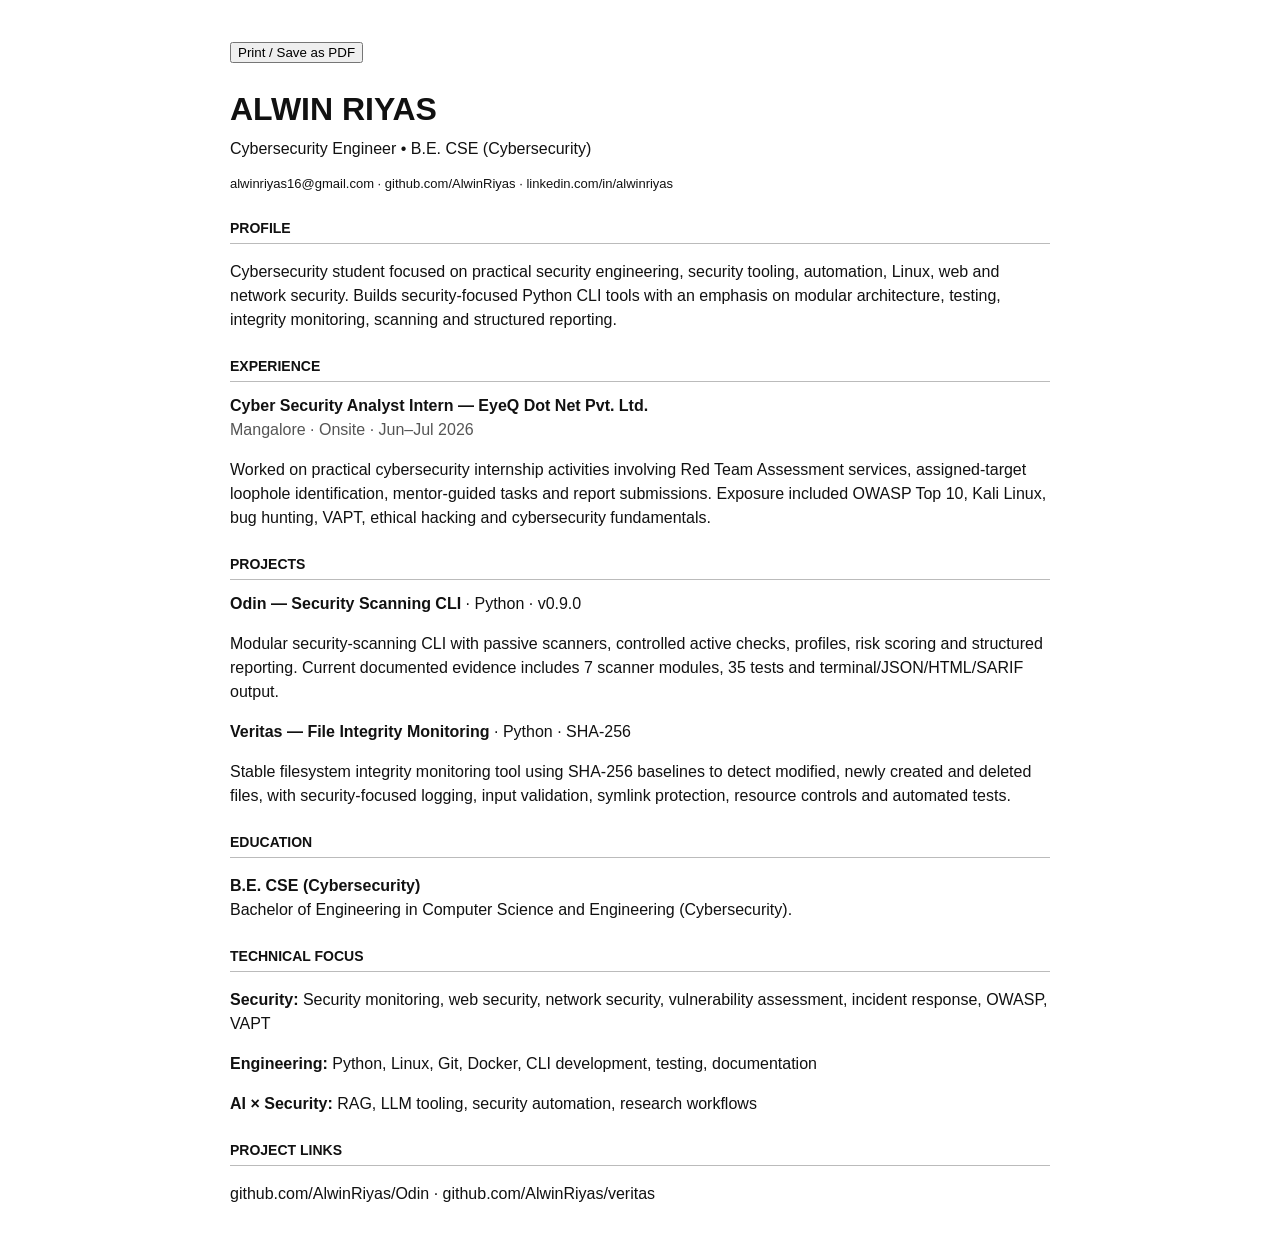
==== resume.html @ 8f921769 "feat: add web resume for portfolio" ====
<!doctype html><html lang="en"><head><meta charset="utf-8"><meta name="viewport" content="width=device-width,initial-scale=1"><title>Alwin Riyas — Resume</title><style>body{font-family:Arial,sans-serif;max-width:820px;margin:40px auto;padding:0 24px;color:#111;line-height:1.5}h1{margin-bottom:4px}h2{font-size:14px;border-bottom:1px solid #bbb;padding-bottom:4px;margin-top:24px}.muted{color:#555}.links{font-size:13px}article{margin:12px 0}ul{margin-top:6px}@media print{body{margin:0;max-width:none}.print{display:none}}</style></head><body><button class="print" onclick="window.print()">Print / Save as PDF</button><h1>ALWIN RIYAS</h1><div>Cybersecurity Engineer • B.E. CSE (Cybersecurity)</div><p class="links">alwinriyas16@gmail.com · github.com/AlwinRiyas · linkedin.com/in/alwinriyas</p><h2>PROFILE</h2><p>Cybersecurity student focused on practical security engineering, security tooling, automation, Linux, web and network security. Builds security-focused Python CLI tools with an emphasis on modular architecture, testing, integrity monitoring, scanning and structured reporting.</p><h2>EXPERIENCE</h2><article><b>Cyber Security Analyst Intern — EyeQ Dot Net Pvt. Ltd.</b><br><span class="muted">Mangalore · Onsite · Jun–Jul 2026</span><p>Worked on practical cybersecurity internship activities involving Red Team Assessment services, assigned-target loophole identification, mentor-guided tasks and report submissions. Exposure included OWASP Top 10, Kali Linux, bug hunting, VAPT, ethical hacking and cybersecurity fundamentals.</p></article><h2>PROJECTS</h2><article><b>Odin — Security Scanning CLI</b> · Python · v0.9.0<p>Modular security-scanning CLI with passive scanners, controlled active checks, profiles, risk scoring and structured reporting. Current documented evidence includes 7 scanner modules, 35 tests and terminal/JSON/HTML/SARIF output.</p></article><article><b>Veritas — File Integrity Monitoring</b> · Python · SHA-256<p>Stable filesystem integrity monitoring tool using SHA-256 baselines to detect modified, newly created and deleted files, with security-focused logging, input validation, symlink protection, resource controls and automated tests.</p></article><h2>EDUCATION</h2><p><b>B.E. CSE (Cybersecurity)</b><br>Bachelor of Engineering in Computer Science and Engineering (Cybersecurity).</p><h2>TECHNICAL FOCUS</h2><p><b>Security:</b> Security monitoring, web security, network security, vulnerability assessment, incident response, OWASP, VAPT</p><p><b>Engineering:</b> Python, Linux, Git, Docker, CLI development, testing, documentation</p><p><b>AI × Security:</b> RAG, LLM tooling, security automation, research workflows</p><h2>PROJECT LINKS</h2><p>github.com/AlwinRiyas/Odin · github.com/AlwinRiyas/veritas</p></body></html>
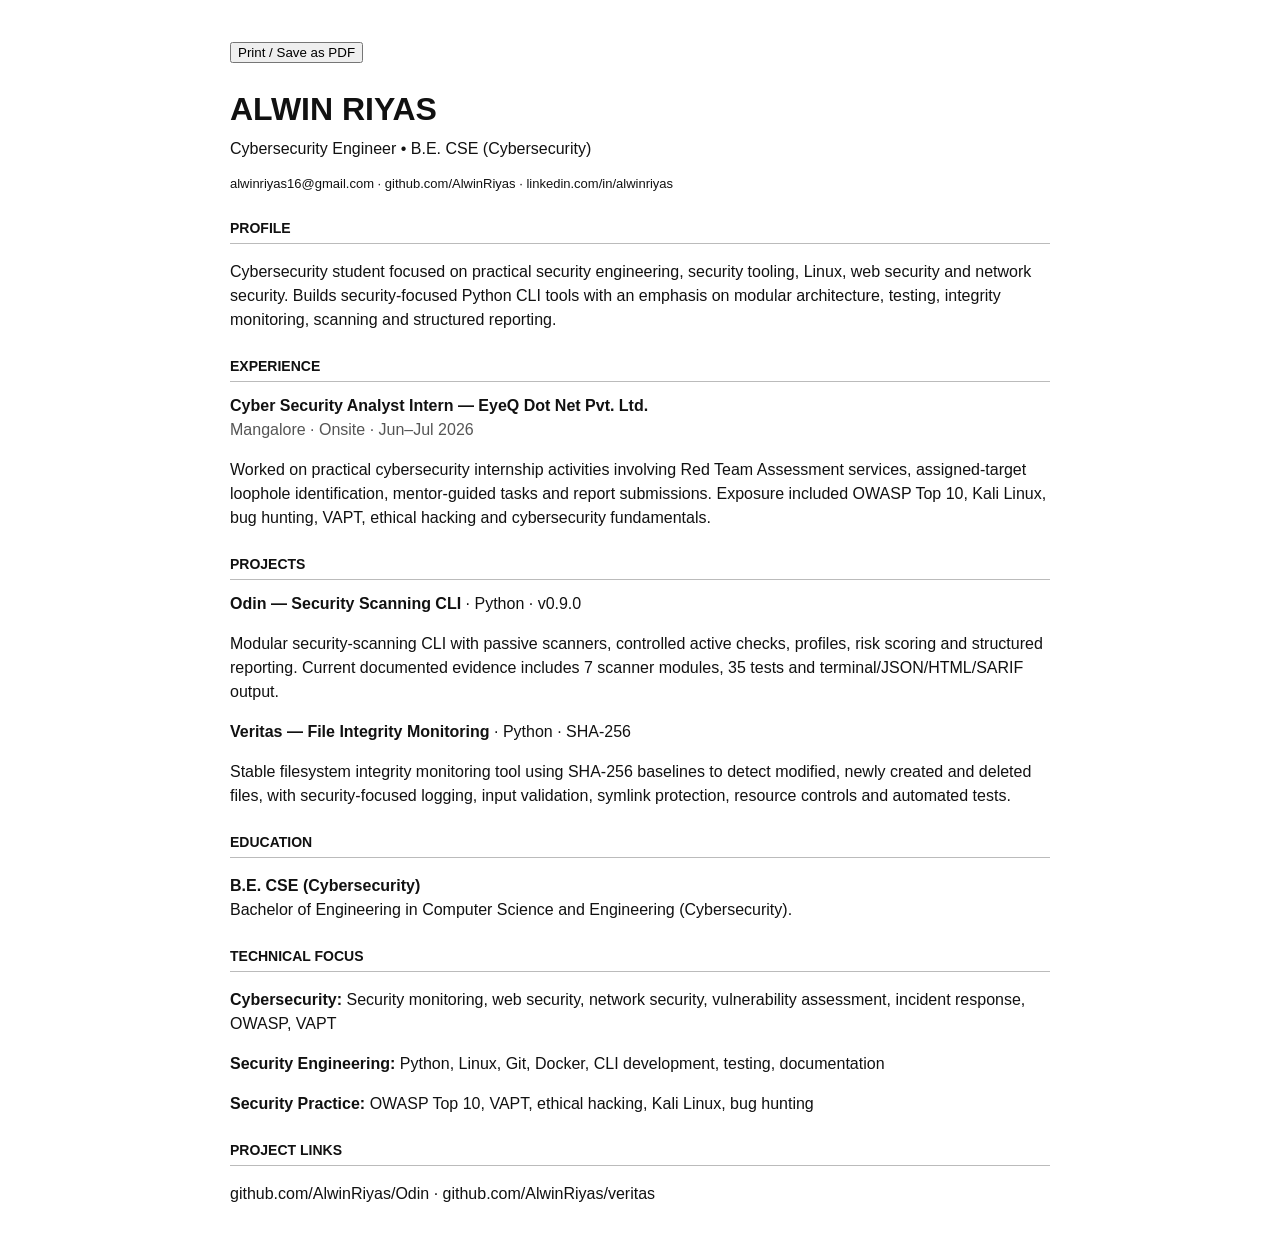
==== commit 00ad4984: "refactor: remove AI references from cybersecurity resume" ====
--- a/resume.html
+++ b/resume.html
@@ -1 +1 @@
-<!doctype html><html lang="en"><head><meta charset="utf-8"><meta name="viewport" content="width=device-width,initial-scale=1"><title>Alwin Riyas — Resume</title><style>body{font-family:Arial,sans-serif;max-width:820px;margin:40px auto;padding:0 24px;color:#111;line-height:1.5}h1{margin-bottom:4px}h2{font-size:14px;border-bottom:1px solid #bbb;padding-bottom:4px;margin-top:24px}.muted{color:#555}.links{font-size:13px}article{margin:12px 0}ul{margin-top:6px}@media print{body{margin:0;max-width:none}.print{display:none}}</style></head><body><button class="print" onclick="window.print()">Print / Save as PDF</button><h1>ALWIN RIYAS</h1><div>Cybersecurity Engineer • B.E. CSE (Cybersecurity)</div><p class="links">alwinriyas16@gmail.com · github.com/AlwinRiyas · linkedin.com/in/alwinriyas</p><h2>PROFILE</h2><p>Cybersecurity student focused on practical security engineering, security tooling, automation, Linux, web and network security. Builds security-focused Python CLI tools with an emphasis on modular architecture, testing, integrity monitoring, scanning and structured reporting.</p><h2>EXPERIENCE</h2><article><b>Cyber Security Analyst Intern — EyeQ Dot Net Pvt. Ltd.</b><br><span class="muted">Mangalore · Onsite · Jun–Jul 2026</span><p>Worked on practical cybersecurity internship activities involving Red Team Assessment services, assigned-target loophole identification, mentor-guided tasks and report submissions. Exposure included OWASP Top 10, Kali Linux, bug hunting, VAPT, ethical hacking and cybersecurity fundamentals.</p></article><h2>PROJECTS</h2><article><b>Odin — Security Scanning CLI</b> · Python · v0.9.0<p>Modular security-scanning CLI with passive scanners, controlled active checks, profiles, risk scoring and structured reporting. Current documented evidence includes 7 scanner modules, 35 tests and terminal/JSON/HTML/SARIF output.</p></article><article><b>Veritas — File Integrity Monitoring</b> · Python · SHA-256<p>Stable filesystem integrity monitoring tool using SHA-256 baselines to detect modified, newly created and deleted files, with security-focused logging, input validation, symlink protection, resource controls and automated tests.</p></article><h2>EDUCATION</h2><p><b>B.E. CSE (Cybersecurity)</b><br>Bachelor of Engineering in Computer Science and Engineering (Cybersecurity).</p><h2>TECHNICAL FOCUS</h2><p><b>Security:</b> Security monitoring, web security, network security, vulnerability assessment, incident response, OWASP, VAPT</p><p><b>Engineering:</b> Python, Linux, Git, Docker, CLI development, testing, documentation</p><p><b>AI × Security:</b> RAG, LLM tooling, security automation, research workflows</p><h2>PROJECT LINKS</h2><p>github.com/AlwinRiyas/Odin · github.com/AlwinRiyas/veritas</p></body></html>+<!doctype html><html lang="en"><head><meta charset="utf-8"><meta name="viewport" content="width=device-width,initial-scale=1"><title>Alwin Riyas — Resume</title><style>body{font-family:Arial,sans-serif;max-width:820px;margin:40px auto;padding:0 24px;color:#111;line-height:1.5}h1{margin-bottom:4px}h2{font-size:14px;border-bottom:1px solid #bbb;padding-bottom:4px;margin-top:24px}.muted{color:#555}.links{font-size:13px}article{margin:12px 0}ul{margin-top:6px}@media print{body{margin:0;max-width:none}.print{display:none}}</style></head><body><button class="print" onclick="window.print()">Print / Save as PDF</button><h1>ALWIN RIYAS</h1><div>Cybersecurity Engineer • B.E. CSE (Cybersecurity)</div><p class="links">alwinriyas16@gmail.com · github.com/AlwinRiyas · linkedin.com/in/alwinriyas</p><h2>PROFILE</h2><p>Cybersecurity student focused on practical security engineering, security tooling, Linux, web security and network security. Builds security-focused Python CLI tools with an emphasis on modular architecture, testing, integrity monitoring, scanning and structured reporting.</p><h2>EXPERIENCE</h2><article><b>Cyber Security Analyst Intern — EyeQ Dot Net Pvt. Ltd.</b><br><span class="muted">Mangalore · Onsite · Jun–Jul 2026</span><p>Worked on practical cybersecurity internship activities involving Red Team Assessment services, assigned-target loophole identification, mentor-guided tasks and report submissions. Exposure included OWASP Top 10, Kali Linux, bug hunting, VAPT, ethical hacking and cybersecurity fundamentals.</p></article><h2>PROJECTS</h2><article><b>Odin — Security Scanning CLI</b> · Python · v0.9.0<p>Modular security-scanning CLI with passive scanners, controlled active checks, profiles, risk scoring and structured reporting. Current documented evidence includes 7 scanner modules, 35 tests and terminal/JSON/HTML/SARIF output.</p></article><article><b>Veritas — File Integrity Monitoring</b> · Python · SHA-256<p>Stable filesystem integrity monitoring tool using SHA-256 baselines to detect modified, newly created and deleted files, with security-focused logging, input validation, symlink protection, resource controls and automated tests.</p></article><h2>EDUCATION</h2><p><b>B.E. CSE (Cybersecurity)</b><br>Bachelor of Engineering in Computer Science and Engineering (Cybersecurity).</p><h2>TECHNICAL FOCUS</h2><p><b>Cybersecurity:</b> Security monitoring, web security, network security, vulnerability assessment, incident response, OWASP, VAPT</p><p><b>Security Engineering:</b> Python, Linux, Git, Docker, CLI development, testing, documentation</p><p><b>Security Practice:</b> OWASP Top 10, VAPT, ethical hacking, Kali Linux, bug hunting</p><h2>PROJECT LINKS</h2><p>github.com/AlwinRiyas/Odin · github.com/AlwinRiyas/veritas</p></body></html>
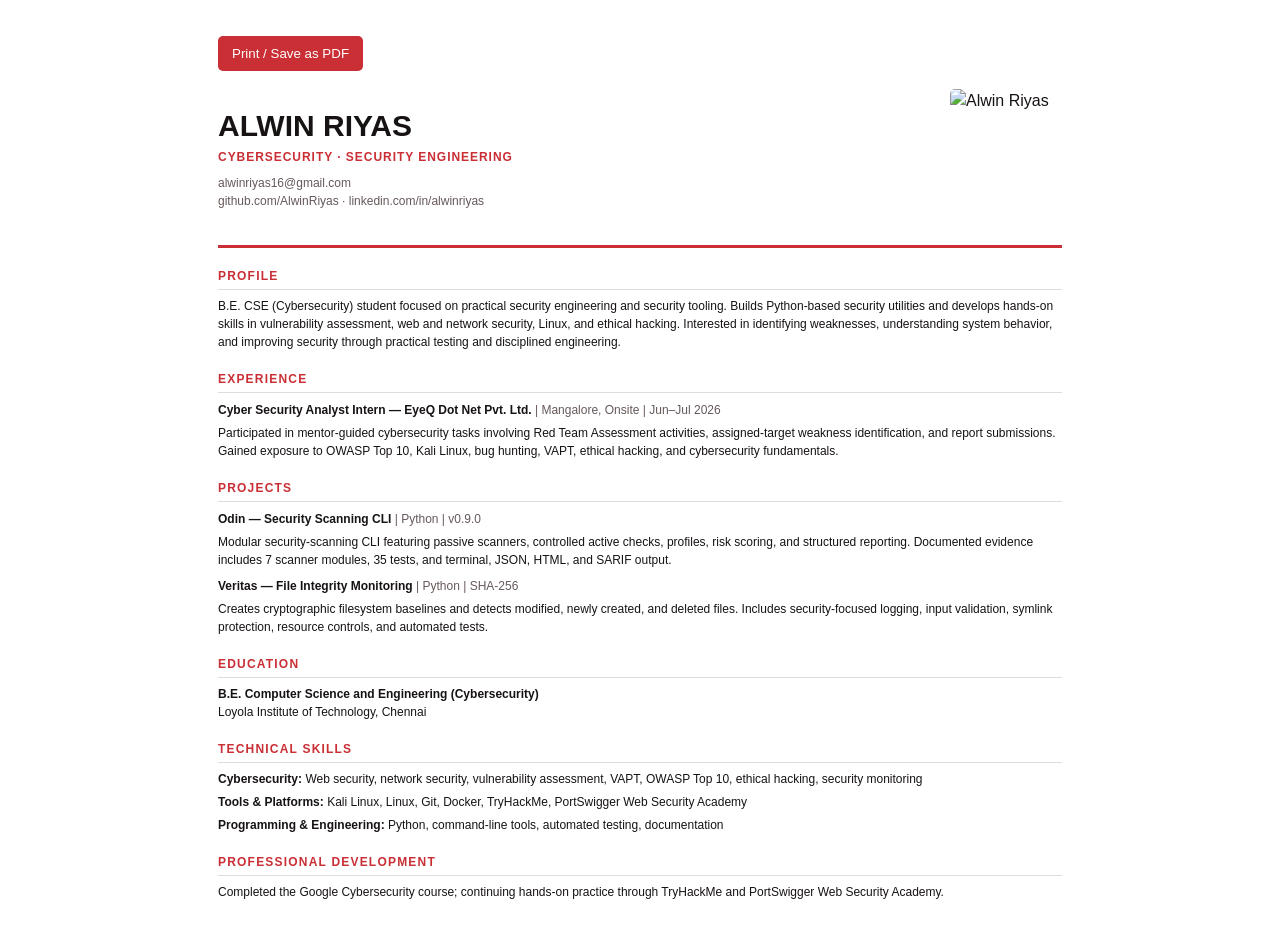
==== commit a7be69d1: "resume: refresh profile, project and experience details" ====
--- a/resume.html
+++ b/resume.html
@@ -1 +1,14 @@
-<!doctype html><html lang="en"><head><meta charset="utf-8"><meta name="viewport" content="width=device-width,initial-scale=1"><title>Alwin Riyas — Resume</title><style>body{font-family:Arial,sans-serif;max-width:820px;margin:40px auto;padding:0 24px;color:#111;line-height:1.5}h1{margin-bottom:4px}h2{font-size:14px;border-bottom:1px solid #bbb;padding-bottom:4px;margin-top:24px}.muted{color:#555}.links{font-size:13px}article{margin:12px 0}ul{margin-top:6px}@media print{body{margin:0;max-width:none}.print{display:none}}</style></head><body><button class="print" onclick="window.print()">Print / Save as PDF</button><h1>ALWIN RIYAS</h1><div>Cybersecurity Engineer • B.E. CSE (Cybersecurity)</div><p class="links">alwinriyas16@gmail.com · github.com/AlwinRiyas · linkedin.com/in/alwinriyas</p><h2>PROFILE</h2><p>Cybersecurity student focused on practical security engineering, security tooling, Linux, web security and network security. Builds security-focused Python CLI tools with an emphasis on modular architecture, testing, integrity monitoring, scanning and structured reporting.</p><h2>EXPERIENCE</h2><article><b>Cyber Security Analyst Intern — EyeQ Dot Net Pvt. Ltd.</b><br><span class="muted">Mangalore · Onsite · Jun–Jul 2026</span><p>Worked on practical cybersecurity internship activities involving Red Team Assessment services, assigned-target loophole identification, mentor-guided tasks and report submissions. Exposure included OWASP Top 10, Kali Linux, bug hunting, VAPT, ethical hacking and cybersecurity fundamentals.</p></article><h2>PROJECTS</h2><article><b>Odin — Security Scanning CLI</b> · Python · v0.9.0<p>Modular security-scanning CLI with passive scanners, controlled active checks, profiles, risk scoring and structured reporting. Current documented evidence includes 7 scanner modules, 35 tests and terminal/JSON/HTML/SARIF output.</p></article><article><b>Veritas — File Integrity Monitoring</b> · Python · SHA-256<p>Stable filesystem integrity monitoring tool using SHA-256 baselines to detect modified, newly created and deleted files, with security-focused logging, input validation, symlink protection, resource controls and automated tests.</p></article><h2>EDUCATION</h2><p><b>B.E. CSE (Cybersecurity)</b><br>Bachelor of Engineering in Computer Science and Engineering (Cybersecurity).</p><h2>TECHNICAL FOCUS</h2><p><b>Cybersecurity:</b> Security monitoring, web security, network security, vulnerability assessment, incident response, OWASP, VAPT</p><p><b>Security Engineering:</b> Python, Linux, Git, Docker, CLI development, testing, documentation</p><p><b>Security Practice:</b> OWASP Top 10, VAPT, ethical hacking, Kali Linux, bug hunting</p><h2>PROJECT LINKS</h2><p>github.com/AlwinRiyas/Odin · github.com/AlwinRiyas/veritas</p></body></html>+<!doctype html>
+<html lang="en"><head><meta charset="utf-8"><meta name="viewport" content="width=device-width,initial-scale=1"><title>Alwin Riyas — Resume</title>
+<style>
+:root{--red:#c92f35;--ink:#171313;--muted:#66595a}*{box-sizing:border-box}body{font-family:Arial,sans-serif;max-width:900px;margin:36px auto;padding:0 28px;color:var(--ink);line-height:1.5;background:#fff}.top{display:flex;justify-content:space-between;gap:24px;align-items:center;border-bottom:3px solid var(--red);padding-bottom:16px}.top img{width:112px;height:140px;object-fit:cover;object-position:center 35%;border-radius:5px}.name{font-size:30px;line-height:1.1;margin:0 0 6px}.role{font-size:12px;font-weight:bold;color:var(--red);letter-spacing:.08em}.links{font-size:12px;color:var(--muted);margin-top:8px}h2{font-size:12px;color:var(--red);letter-spacing:.1em;border-bottom:1px solid #ddd;padding-bottom:4px;margin:19px 0 7px}p{font-size:12px;margin:5px 0}article{margin:8px 0}.muted{color:var(--muted)}.print{background:var(--red);color:#fff;border:0;border-radius:5px;padding:10px 14px;cursor:pointer;margin-bottom:18px}@media print{body{margin:0 auto;padding:0 12mm}.print{display:none}}
+</style></head><body>
+<button class="print" onclick="window.print()">Print / Save as PDF</button>
+<header class="top"><div><h1 class="name">ALWIN RIYAS</h1><div class="role">CYBERSECURITY · SECURITY ENGINEERING</div><div class="links">alwinriyas16@gmail.com<br>github.com/AlwinRiyas · linkedin.com/in/alwinriyas</div></div><img src="./assets/profile-alwin.jpg" alt="Alwin Riyas"></header>
+<h2>PROFILE</h2><p>B.E. CSE (Cybersecurity) student focused on practical security engineering and security tooling. Builds Python-based security utilities and develops hands-on skills in vulnerability assessment, web and network security, Linux, and ethical hacking. Interested in identifying weaknesses, understanding system behavior, and improving security through practical testing and disciplined engineering.</p>
+<h2>EXPERIENCE</h2><article><p><b>Cyber Security Analyst Intern — EyeQ Dot Net Pvt. Ltd.</b> <span class="muted">| Mangalore, Onsite | Jun–Jul 2026</span></p><p>Participated in mentor-guided cybersecurity tasks involving Red Team Assessment activities, assigned-target weakness identification, and report submissions. Gained exposure to OWASP Top 10, Kali Linux, bug hunting, VAPT, ethical hacking, and cybersecurity fundamentals.</p></article>
+<h2>PROJECTS</h2><article><p><b>Odin — Security Scanning CLI</b> <span class="muted">| Python | v0.9.0</span></p><p>Modular security-scanning CLI featuring passive scanners, controlled active checks, profiles, risk scoring, and structured reporting. Documented evidence includes 7 scanner modules, 35 tests, and terminal, JSON, HTML, and SARIF output.</p></article><article><p><b>Veritas — File Integrity Monitoring</b> <span class="muted">| Python | SHA-256</span></p><p>Creates cryptographic filesystem baselines and detects modified, newly created, and deleted files. Includes security-focused logging, input validation, symlink protection, resource controls, and automated tests.</p></article>
+<h2>EDUCATION</h2><p><b>B.E. Computer Science and Engineering (Cybersecurity)</b><br>Loyola Institute of Technology, Chennai</p>
+<h2>TECHNICAL SKILLS</h2><p><b>Cybersecurity:</b> Web security, network security, vulnerability assessment, VAPT, OWASP Top 10, ethical hacking, security monitoring</p><p><b>Tools & Platforms:</b> Kali Linux, Linux, Git, Docker, TryHackMe, PortSwigger Web Security Academy</p><p><b>Programming & Engineering:</b> Python, command-line tools, automated testing, documentation</p>
+<h2>PROFESSIONAL DEVELOPMENT</h2><p>Completed the Google Cybersecurity course; continuing hands-on practice through TryHackMe and PortSwigger Web Security Academy.</p>
+</body></html>
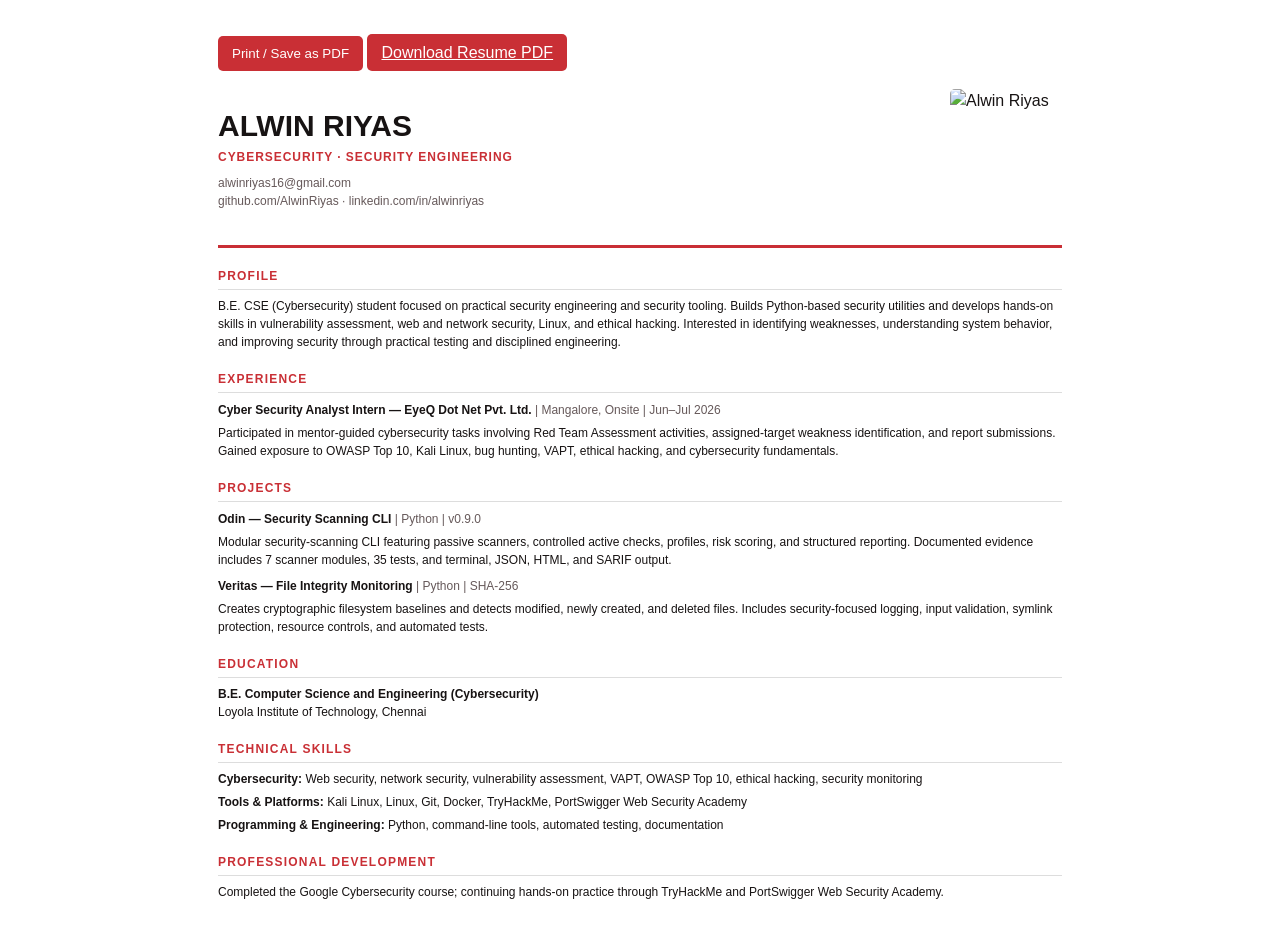
==== commit 0e81315d: "resume: add downloadable PDF link" ====
--- a/resume.html
+++ b/resume.html
@@ -3,7 +3,7 @@
 <style>
 :root{--red:#c92f35;--ink:#171313;--muted:#66595a}*{box-sizing:border-box}body{font-family:Arial,sans-serif;max-width:900px;margin:36px auto;padding:0 28px;color:var(--ink);line-height:1.5;background:#fff}.top{display:flex;justify-content:space-between;gap:24px;align-items:center;border-bottom:3px solid var(--red);padding-bottom:16px}.top img{width:112px;height:140px;object-fit:cover;object-position:center 35%;border-radius:5px}.name{font-size:30px;line-height:1.1;margin:0 0 6px}.role{font-size:12px;font-weight:bold;color:var(--red);letter-spacing:.08em}.links{font-size:12px;color:var(--muted);margin-top:8px}h2{font-size:12px;color:var(--red);letter-spacing:.1em;border-bottom:1px solid #ddd;padding-bottom:4px;margin:19px 0 7px}p{font-size:12px;margin:5px 0}article{margin:8px 0}.muted{color:var(--muted)}.print{background:var(--red);color:#fff;border:0;border-radius:5px;padding:10px 14px;cursor:pointer;margin-bottom:18px}@media print{body{margin:0 auto;padding:0 12mm}.print{display:none}}
 </style></head><body>
-<button class="print" onclick="window.print()">Print / Save as PDF</button>
+<button class="print" onclick="window.print()">Print / Save as PDF</button> <a class="print" href="./assets/Alwin_Riyas_Resume_2026.pdf" download>Download Resume PDF</a>
 <header class="top"><div><h1 class="name">ALWIN RIYAS</h1><div class="role">CYBERSECURITY · SECURITY ENGINEERING</div><div class="links">alwinriyas16@gmail.com<br>github.com/AlwinRiyas · linkedin.com/in/alwinriyas</div></div><img src="./assets/profile-alwin.jpg" alt="Alwin Riyas"></header>
 <h2>PROFILE</h2><p>B.E. CSE (Cybersecurity) student focused on practical security engineering and security tooling. Builds Python-based security utilities and develops hands-on skills in vulnerability assessment, web and network security, Linux, and ethical hacking. Interested in identifying weaknesses, understanding system behavior, and improving security through practical testing and disciplined engineering.</p>
 <h2>EXPERIENCE</h2><article><p><b>Cyber Security Analyst Intern — EyeQ Dot Net Pvt. Ltd.</b> <span class="muted">| Mangalore, Onsite | Jun–Jul 2026</span></p><p>Participated in mentor-guided cybersecurity tasks involving Red Team Assessment activities, assigned-target weakness identification, and report submissions. Gained exposure to OWASP Top 10, Kali Linux, bug hunting, VAPT, ethical hacking, and cybersecurity fundamentals.</p></article>
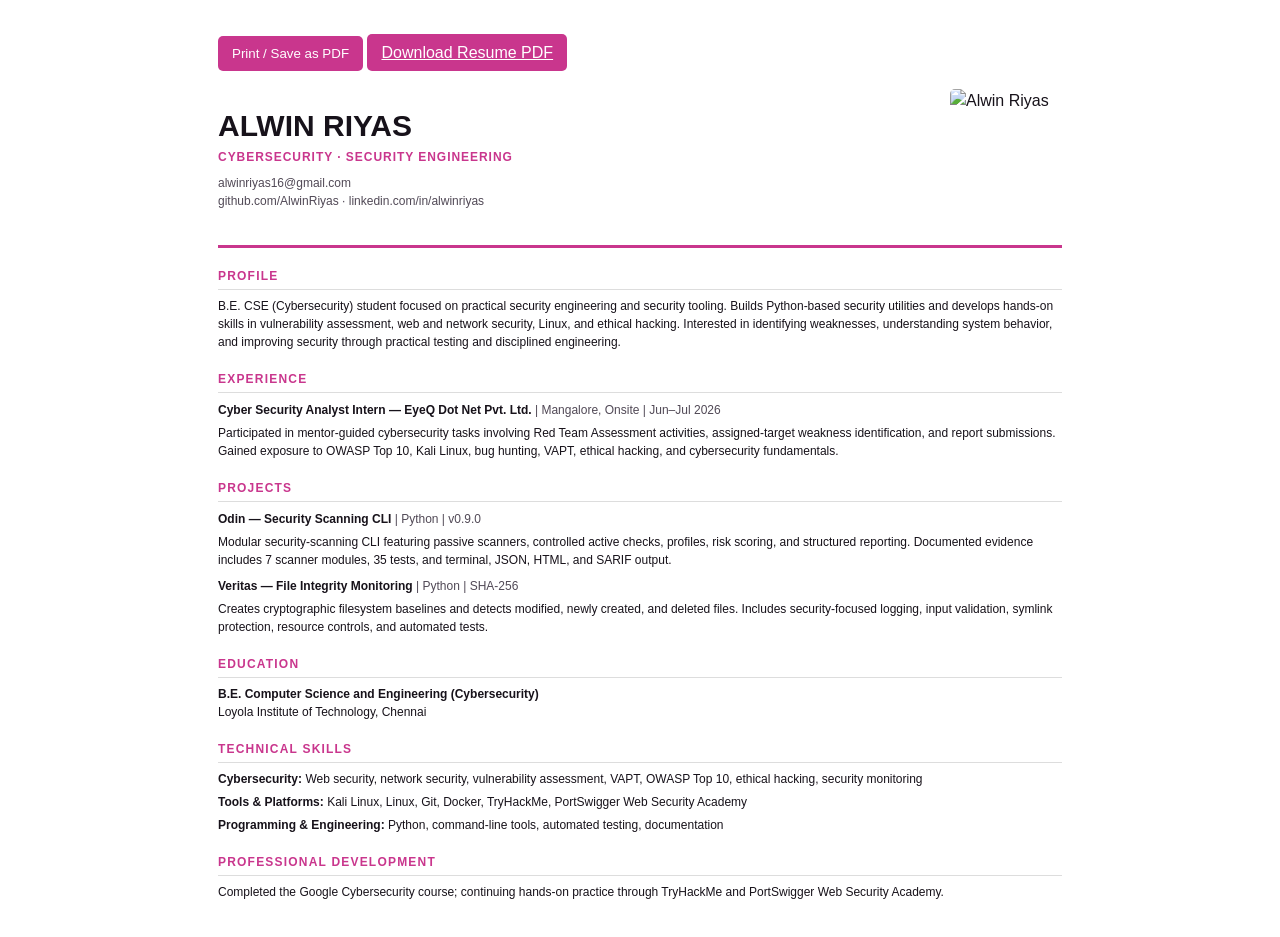
==== commit 60dff932: "design: align web resume with charcoal and magenta portfolio theme" ====
--- a/resume.html
+++ b/resume.html
@@ -1,7 +1,7 @@
 <!doctype html>
 <html lang="en"><head><meta charset="utf-8"><meta name="viewport" content="width=device-width,initial-scale=1"><title>Alwin Riyas — Resume</title>
 <style>
-:root{--red:#c92f35;--ink:#171313;--muted:#66595a}*{box-sizing:border-box}body{font-family:Arial,sans-serif;max-width:900px;margin:36px auto;padding:0 28px;color:var(--ink);line-height:1.5;background:#fff}.top{display:flex;justify-content:space-between;gap:24px;align-items:center;border-bottom:3px solid var(--red);padding-bottom:16px}.top img{width:112px;height:140px;object-fit:cover;object-position:center 35%;border-radius:5px}.name{font-size:30px;line-height:1.1;margin:0 0 6px}.role{font-size:12px;font-weight:bold;color:var(--red);letter-spacing:.08em}.links{font-size:12px;color:var(--muted);margin-top:8px}h2{font-size:12px;color:var(--red);letter-spacing:.1em;border-bottom:1px solid #ddd;padding-bottom:4px;margin:19px 0 7px}p{font-size:12px;margin:5px 0}article{margin:8px 0}.muted{color:var(--muted)}.print{background:var(--red);color:#fff;border:0;border-radius:5px;padding:10px 14px;cursor:pointer;margin-bottom:18px}@media print{body{margin:0 auto;padding:0 12mm}.print{display:none}}
+:root{--red:#c9368d;--ink:#17121a;--muted:#514956}*{box-sizing:border-box}body{font-family:Arial,sans-serif;max-width:900px;margin:36px auto;padding:0 28px;color:var(--ink);line-height:1.5;background:#fff}.top{display:flex;justify-content:space-between;gap:24px;align-items:center;border-bottom:3px solid var(--red);padding-bottom:16px}.top img{width:112px;height:140px;object-fit:cover;object-position:center 35%;border-radius:5px}.name{font-size:30px;line-height:1.1;margin:0 0 6px}.role{font-size:12px;font-weight:bold;color:var(--red);letter-spacing:.08em}.links{font-size:12px;color:var(--muted);margin-top:8px}h2{font-size:12px;color:var(--red);letter-spacing:.1em;border-bottom:1px solid #ddd;padding-bottom:4px;margin:19px 0 7px}p{font-size:12px;margin:5px 0}article{margin:8px 0}.muted{color:var(--muted)}.print{background:var(--red);color:#fff;border:0;border-radius:5px;padding:10px 14px;cursor:pointer;margin-bottom:18px}@media print{body{margin:0 auto;padding:0 12mm}.print{display:none}}
 </style></head><body>
 <button class="print" onclick="window.print()">Print / Save as PDF</button> <a class="print" href="./assets/Alwin_Riyas_Resume_2026.pdf" download>Download Resume PDF</a>
 <header class="top"><div><h1 class="name">ALWIN RIYAS</h1><div class="role">CYBERSECURITY · SECURITY ENGINEERING</div><div class="links">alwinriyas16@gmail.com<br>github.com/AlwinRiyas · linkedin.com/in/alwinriyas</div></div><img src="./assets/profile-alwin.jpg" alt="Alwin Riyas"></header>
